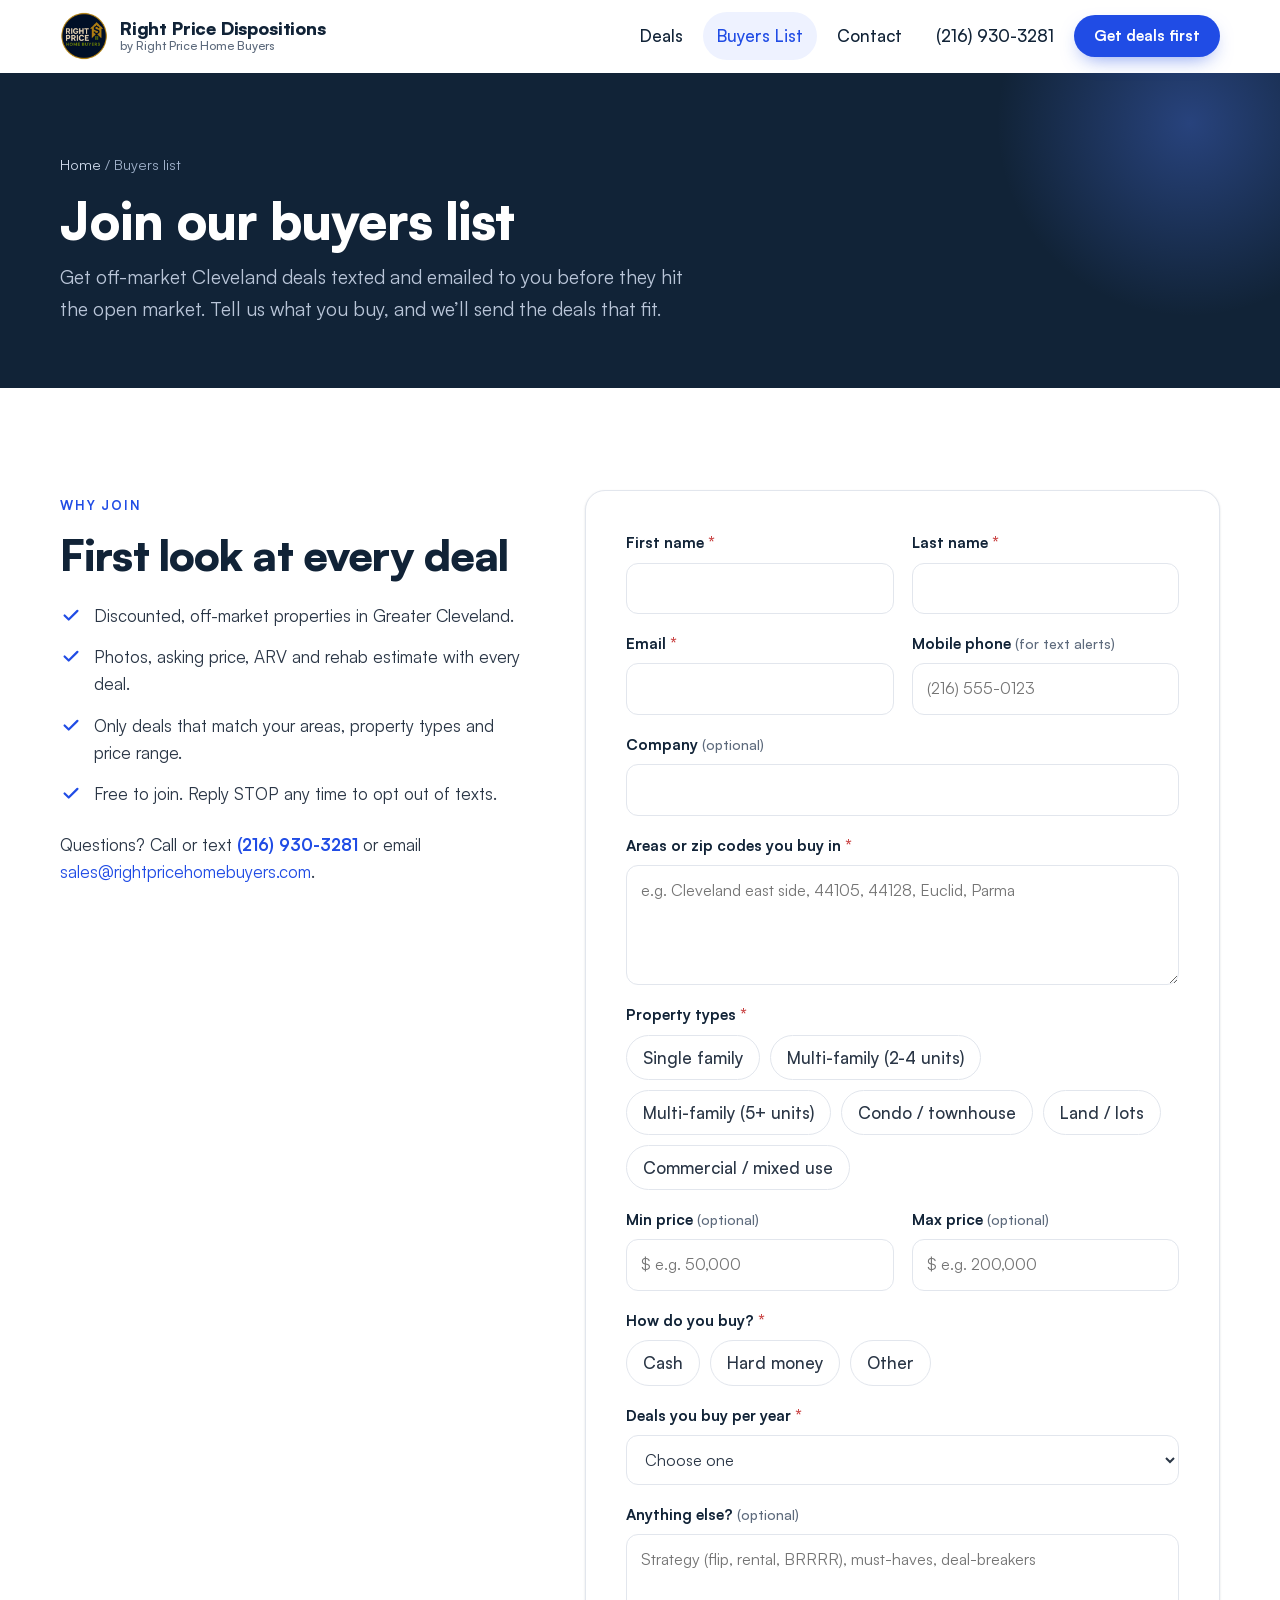
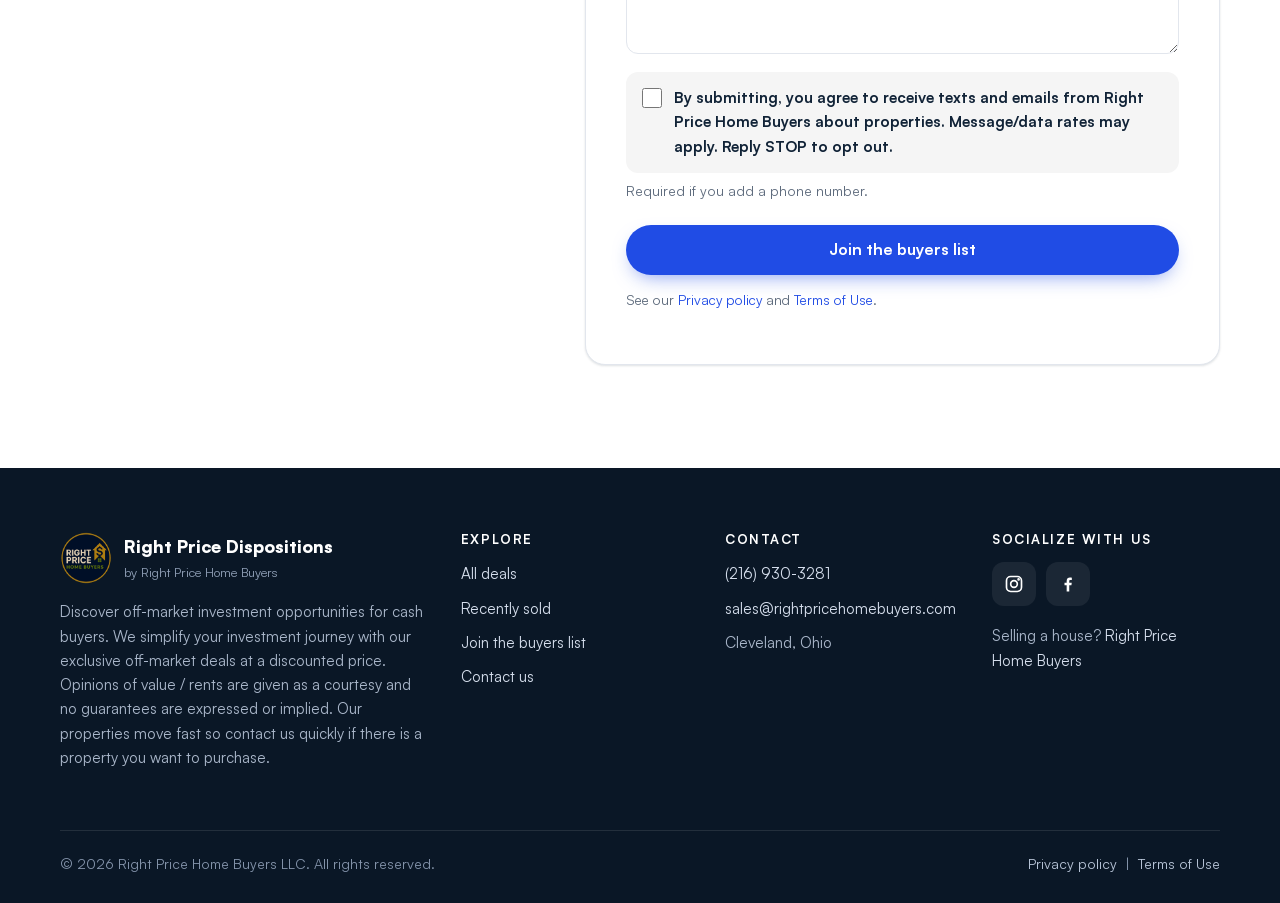
==== buyers-list/index.html @ bad51b69 "Initial cledispo.com buyer site Co-Authored-By: Claude Opus 5.5 <noreply@anthropic.com>" ====
<!doctype html>
<html lang="en">
<head>
<meta charset="utf-8">
<meta name="viewport" content="width=device-width, initial-scale=1, viewport-fit=cover">
<title>Join Our Cash Buyers List | Right Price Dispositions</title>
<meta name="description" content="Join the Right Price Dispositions buyers list to get off-market Cleveland investment properties texted and emailed to you first, with ARV and rehab numbers.">
<link rel="canonical" href="https://www.cledispo.com/buyers-list/">
<meta name="theme-color" content="#112337">
<meta property="og:type" content="website">
<meta property="og:site_name" content="Right Price Dispositions">
<meta property="og:title" content="Join Our Cash Buyers List | Right Price Dispositions">
<meta property="og:description" content="Join the Right Price Dispositions buyers list to get off-market Cleveland investment properties texted and emailed to you first, with ARV and rehab numbers.">
<meta property="og:url" content="https://www.cledispo.com/buyers-list/">
<meta property="og:image" content="https://www.cledispo.com/assets/img/og-image.jpg">
<meta property="og:image:width" content="1200">
<meta property="og:image:height" content="630">
<meta property="og:image:alt" content="Right Price Dispositions — Off-Market Deals in Cleveland, Ohio">
<meta name="twitter:card" content="summary_large_image">
<meta name="twitter:title" content="Join Our Cash Buyers List | Right Price Dispositions">
<meta name="twitter:description" content="Join the Right Price Dispositions buyers list to get off-market Cleveland investment properties texted and emailed to you first, with ARV and rehab numbers.">
<meta name="twitter:image" content="https://www.cledispo.com/assets/img/og-image.jpg">
<link rel="icon" type="image/png" sizes="32x32" href="../assets/img/favicon-32.png">
<link rel="icon" type="image/png" sizes="192x192" href="../assets/img/favicon-192.png">
<link rel="apple-touch-icon" href="../assets/img/favicon-180.png">
<link rel="preload" href="../assets/fonts/Satoshi-900.woff2" as="font" type="font/woff2" crossorigin>
<link rel="preload" href="../assets/fonts/Satoshi-500.woff2" as="font" type="font/woff2" crossorigin>
<link rel="stylesheet" href="../assets/css/styles.css">
</head>
<body data-root="../" data-page="buyers">
<a class="skip-link" href="#main">Skip to content</a>
<header class="site-header">
  <div class="wrap header-inner">
    <a class="brand" href="../" aria-label="Right Price Dispositions home">
      <img src="../assets/img/logo-fox-160.png" width="48" height="48" alt="">
      <span class="brand-text"><span class="brand-name">Right Price Dispositions</span><span class="brand-sub">by Right Price Home Buyers</span></span>
    </a>
    <button class="nav-toggle" type="button" aria-label="Menu" aria-expanded="false" aria-controls="site-nav"><span></span></button>
    <nav class="nav" id="site-nav" aria-label="Main">
      <a href="../listings/">Deals</a>
      <a href="../buyers-list/" aria-current="page">Buyers List</a>
      <a href="../contact/">Contact</a>
      <a class="nav-phone" href="tel:+12169303281">(216) 930-3281</a>
      <a class="btn btn--primary btn--sm" href="../buyers-list/">Get deals first</a>
    </nav>
  </div>
</header>
<main id="main">
<section class="page-hero">
  <div class="wrap">
    <nav class="crumbs" aria-label="Breadcrumb"><a href="../">Home</a> / Buyers list</nav>
    <h1>Join our buyers list</h1>
    <p class="lede">Get off-market Cleveland deals texted and emailed to you before they hit the open market. Tell us what you buy, and we&rsquo;ll send the deals that fit.</p>
  </div>
</section>
<section class="section">
  <div class="wrap split">
    <div>
      <span class="eyebrow">Why join</span>
      <h2>First look at every deal</h2>
      <ul class="checklist">
        <li><svg viewBox="0 0 24 24" fill="none" stroke="currentColor" stroke-width="2.4" stroke-linecap="round" stroke-linejoin="round" aria-hidden="true"><path d="M5 12.5l4.5 4.5L19 7.5"/></svg><span>Discounted, off-market properties in Greater Cleveland.</span></li>
        <li><svg viewBox="0 0 24 24" fill="none" stroke="currentColor" stroke-width="2.4" stroke-linecap="round" stroke-linejoin="round" aria-hidden="true"><path d="M5 12.5l4.5 4.5L19 7.5"/></svg><span>Photos, asking price, ARV and rehab estimate with every deal.</span></li>
        <li><svg viewBox="0 0 24 24" fill="none" stroke="currentColor" stroke-width="2.4" stroke-linecap="round" stroke-linejoin="round" aria-hidden="true"><path d="M5 12.5l4.5 4.5L19 7.5"/></svg><span>Only deals that match your areas, property types and price range.</span></li>
        <li><svg viewBox="0 0 24 24" fill="none" stroke="currentColor" stroke-width="2.4" stroke-linecap="round" stroke-linejoin="round" aria-hidden="true"><path d="M5 12.5l4.5 4.5L19 7.5"/></svg><span>Free to join. Reply STOP any time to opt out of texts.</span></li>
      </ul>
      <p>Questions? Call or text <a href="tel:+12169303281"><strong>(216) 930-3281</strong></a> or email <a href="mailto:sales@rightpricehomebuyers.com">sales@rightpricehomebuyers.com</a>.</p>
    </div>
    <form class="form-card" data-form="buyers-list" id="buyers-form" novalidate>
      <div class="hp" aria-hidden="true"><label>Leave this field empty<input type="text" name="website" tabindex="-1" autocomplete="off"></label></div>
      <div class="form-grid">
        <div class="field"><label for="bl-first">First name <span class="req">*</span></label><input id="bl-first" name="first_name" type="text" autocomplete="given-name" required></div>
        <div class="field"><label for="bl-last">Last name <span class="req">*</span></label><input id="bl-last" name="last_name" type="text" autocomplete="family-name" required></div>
        <div class="field"><label for="bl-email">Email <span class="req">*</span></label><input id="bl-email" name="email" type="email" autocomplete="email" required></div>
        <div class="field"><label for="bl-phone">Mobile phone <span class="opt">(for text alerts)</span></label><input id="bl-phone" name="phone" type="tel" autocomplete="tel" inputmode="tel" placeholder="(216) 555-0123"></div>
        <div class="field full"><label for="bl-company">Company <span class="opt">(optional)</span></label><input id="bl-company" name="company" type="text" autocomplete="organization"></div>
        <div class="field full"><label for="bl-areas">Areas or zip codes you buy in <span class="req">*</span></label><textarea id="bl-areas" name="areas" rows="2" required data-msg="Tell us where you buy, e.g. Cleveland east side, 44105, 44128, Euclid." placeholder="e.g. Cleveland east side, 44105, 44128, Euclid, Parma"></textarea></div>
        <div class="field full"><span class="label" id="pt-label">Property types <span class="req">*</span></span>
          <div class="check-group" role="group" aria-labelledby="pt-label"><label class="check-pill"><input type="checkbox" name="property_types" value="Single family" data-group-required data-msg="Pick at least one property type."><span>Single family</span></label><label class="check-pill"><input type="checkbox" name="property_types" value="Multi-family (2-4 units)" data-group-required><span>Multi-family (2-4 units)</span></label><label class="check-pill"><input type="checkbox" name="property_types" value="Multi-family (5+ units)" data-group-required><span>Multi-family (5+ units)</span></label><label class="check-pill"><input type="checkbox" name="property_types" value="Condo / townhouse" data-group-required><span>Condo / townhouse</span></label><label class="check-pill"><input type="checkbox" name="property_types" value="Land / lots" data-group-required><span>Land / lots</span></label><label class="check-pill"><input type="checkbox" name="property_types" value="Commercial / mixed use" data-group-required><span>Commercial / mixed use</span></label></div></div>
        <div class="field"><label for="bl-min">Min price <span class="opt">(optional)</span></label><input id="bl-min" name="price_min" type="text" inputmode="numeric" placeholder="$ e.g. 50,000" data-money></div>
        <div class="field"><label for="bl-max">Max price <span class="opt">(optional)</span></label><input id="bl-max" name="price_max" type="text" inputmode="numeric" placeholder="$ e.g. 200,000" data-money></div>
        <div class="field full"><span class="label" id="bf-label">How do you buy? <span class="req">*</span></span>
          <div class="check-group" role="radiogroup" aria-labelledby="bf-label"><label class="check-pill"><input type="radio" name="financing" value="Cash" data-group-required data-msg="Choose how you usually buy."><span>Cash</span></label><label class="check-pill"><input type="radio" name="financing" value="Hard money" data-group-required><span>Hard money</span></label><label class="check-pill"><input type="radio" name="financing" value="Other" data-group-required><span>Other</span></label></div></div>
        <div class="field full"><label for="bl-deals">Deals you buy per year <span class="req">*</span></label>
          <select id="bl-deals" name="deals_per_year" required data-msg="Please pick one.">
            <option value="">Choose one</option>
            <option>Just getting started</option>
            <option>1-2</option>
            <option>3-5</option>
            <option>6-10</option>
            <option>11-25</option>
            <option>25+</option>
          </select></div>
        <div class="field full"><label for="bl-notes">Anything else? <span class="opt">(optional)</span></label><textarea id="bl-notes" name="notes" rows="3" placeholder="Strategy (flip, rental, BRRRR), must-haves, deal-breakers"></textarea></div>
        <div class="field full"><label class="consent"><input type="checkbox" name="consent" value="yes" data-required-if="phone" data-msg="Please check this box so we can text you deals, or leave the phone number blank."><span>By submitting, you agree to receive texts and emails from Right Price Home Buyers about properties. Message/data rates may apply. Reply STOP to opt out.</span></label><span class="hint">Required if you add a phone number.</span></div>
      </div>
      <button class="btn btn--primary btn--block" type="submit" style="margin-top:22px">Join the buyers list</button>
      <div class="form-status" role="alert"></div>
      <p class="form-foot">See our <a href="../privacy-policy/">Privacy policy</a> and <a href="../terms-of-use/">Terms of Use</a>.</p>
    </form>
  </div>
</section>
</main>
<footer class="site-footer">
  <div class="wrap">
    <div class="footer-grid">
      <div>
        <div class="footer-brand"><img src="../assets/img/logo-fox-160.png" width="52" height="52" alt=""><div><strong>Right Price Dispositions</strong><span>by Right Price Home Buyers</span></div></div>
        <p class="footer-about">Discover off-market investment opportunities for cash buyers. We simplify your investment journey with our exclusive off-market deals at a discounted price. Opinions of value / rents are given as a courtesy and no guarantees are expressed or implied. Our properties move fast so contact us quickly if there is a property you want to purchase.</p>
      </div>
      <div>
        <h4>Explore</h4>
        <ul>
          <li><a href="../listings/">All deals</a></li>
          <li><a href="../listings/?status=sold">Recently sold</a></li>
          <li><a href="../buyers-list/">Join the buyers list</a></li>
          <li><a href="../contact/">Contact us</a></li>
        </ul>
      </div>
      <div>
        <h4>Contact</h4>
        <ul>
          <li><a href="tel:+12169303281">(216) 930-3281</a></li>
          <li><a href="mailto:sales@rightpricehomebuyers.com">sales@rightpricehomebuyers.com</a></li>
          <li>Cleveland, Ohio</li>
        </ul>
      </div>
      <div>
        <h4>Socialize with us</h4>
        <div class="socials">
          <a href="https://www.instagram.com/rightpricehomebuyers?utm_source=ig_web_button_share_sheet&igsh=dnZweTU5Y2hhZjhn" target="_blank" rel="noopener" aria-label="Instagram"><svg viewBox="0 0 24 24" fill="none" stroke="currentColor" stroke-width="2" stroke-linecap="round" stroke-linejoin="round" aria-hidden="true"><rect x="3" y="3" width="18" height="18" rx="5"/><circle cx="12" cy="12" r="4"/><circle cx="17.5" cy="6.5" r=".6" fill="currentColor"/></svg></a>
          <a href="https://www.facebook.com/profile.php?id=61578637402555" target="_blank" rel="noopener" aria-label="Facebook"><svg viewBox="0 0 24 24" fill="currentColor" aria-hidden="true"><path d="M13.5 21v-7.5h2.6l.4-3h-3V8.6c0-.9.3-1.5 1.5-1.5h1.6V4.4c-.3 0-1.2-.1-2.3-.1-2.3 0-3.9 1.4-3.9 4v2.2H7.8v3h2.6V21z"/></svg></a>
        </div>
        <p style="margin-top:18px">Selling a house? <a href="https://www.rightpricehomebuyers.com/" target="_blank" rel="noopener">Right Price Home Buyers</a></p>
      </div>
    </div>
    <div class="footer-bottom">
      <span>&copy; <span data-year>2026</span> Right Price Home Buyers LLC. All rights reserved.</span>
      <span><a href="../privacy-policy/">Privacy policy</a> &nbsp;|&nbsp; <a href="../terms-of-use/">Terms of Use</a></span>
    </div>
  </div>
</footer>
<script src="../assets/js/config.js"></script>
<script src="../assets/js/site.js"></script>
<script src="../assets/js/forms.js"></script>
</body>
</html>
---- assets/css/styles.css ----
/* Right Price Dispositions — cledispo.com
   Brand family: rightpricehomebuyers.com (navy #112337, blue #204ce5 / #527EFF, off-white #F5F5F5 / #fffaf3, Satoshi) */

@font-face { font-family: "Satoshi"; src: url("../fonts/Satoshi-400.woff2") format("woff2"); font-weight: 400; font-style: normal; font-display: swap; }
@font-face { font-family: "Satoshi"; src: url("../fonts/Satoshi-500.woff2") format("woff2"); font-weight: 500; font-style: normal; font-display: swap; }
@font-face { font-family: "Satoshi"; src: url("../fonts/Satoshi-700.woff2") format("woff2"); font-weight: 700; font-style: normal; font-display: swap; }
@font-face { font-family: "Satoshi"; src: url("../fonts/Satoshi-900.woff2") format("woff2"); font-weight: 900; font-style: normal; font-display: swap; }

:root {
  --navy: #112337;
  --navy-deep: #0a1726;
  --navy-soft: #1c3350;
  --blue: #204ce5;
  --blue-hover: #1a3fc2;
  --blue-light: #527eff;
  --blue-tint: #eef2ff;
  --paper: #f5f5f5;
  --cream: #fffaf3;
  --white: #ffffff;
  --ink: #112337;
  --text: #2a3646;
  --muted: #5d6a7c;
  --line: #e2e6ed;
  --gold: #d4a431;
  --ok: #10825a;
  --ok-bg: #e5f6ef;
  --warn: #a8650a;
  --warn-bg: #fff3dc;
  --sold: #c73b3b;
  --sold-bg: #fde9e9;
  --radius: 16px;
  --radius-sm: 10px;
  --shadow-sm: 0 1px 2px rgba(17, 35, 55, .06), 0 1px 3px rgba(17, 35, 55, .08);
  --shadow: 0 10px 30px -12px rgba(17, 35, 55, .25);
  --shadow-lg: 0 24px 60px -20px rgba(17, 35, 55, .35);
  --wrap: 1200px;
  --gutter: 20px;
  --header-h: 72px;
  --font: "Satoshi", "Plus Jakarta Sans", system-ui, -apple-system, "Segoe UI", Roboto, Arial, sans-serif;
}

*, *::before, *::after { box-sizing: border-box; }
html { -webkit-text-size-adjust: 100%; scroll-behavior: smooth; scroll-padding-top: calc(var(--header-h) + 16px); }
body {
  margin: 0;
  font-family: var(--font);
  font-size: 17px;
  line-height: 1.6;
  color: var(--text);
  background: var(--white);
  -webkit-font-smoothing: antialiased;
  overflow-x: hidden;
}
img { max-width: 100%; height: auto; display: block; }
a { color: var(--blue); text-decoration: none; }
a:hover { text-decoration: underline; }
h1, h2, h3, h4 { color: var(--ink); line-height: 1.12; margin: 0 0 .5em; font-weight: 900; letter-spacing: -0.02em; }
h1 { font-size: clamp(2.3rem, 6vw, 4.2rem); }
h2 { font-size: clamp(1.8rem, 3.6vw, 2.7rem); }
h3 { font-size: 1.3rem; font-weight: 700; letter-spacing: -0.01em; }
p { margin: 0 0 1em; }
button, input, select, textarea { font: inherit; color: inherit; }
:focus-visible { outline: 3px solid var(--blue-light); outline-offset: 2px; border-radius: 6px; }
.sr-only { position: absolute !important; width: 1px; height: 1px; padding: 0; margin: -1px; overflow: hidden; clip: rect(0 0 0 0); white-space: nowrap; border: 0; }
.skip-link { position: absolute; left: -999px; top: 8px; z-index: 200; background: var(--navy); color: #fff; padding: 10px 16px; border-radius: 8px; }
.skip-link:focus { left: 8px; }

.wrap { width: 100%; max-width: var(--wrap); margin: 0 auto; padding: 0 var(--gutter); }
.section { padding: clamp(56px, 8vw, 104px) 0; }
.section--paper { background: var(--paper); }
.section--cream { background: var(--cream); }
.section--navy { background: var(--navy); color: #d7deea; }
.section--navy h2, .section--navy h3 { color: #fff; }
.eyebrow { display: inline-block; font-size: .8rem; font-weight: 700; letter-spacing: .14em; text-transform: uppercase; color: var(--blue); margin-bottom: 14px; }
.section--navy .eyebrow, .hero .eyebrow { color: var(--blue-light); }
.lede { font-size: clamp(1.05rem, 1.6vw, 1.22rem); color: var(--muted); max-width: 640px; }
.section-head { display: flex; flex-wrap: wrap; align-items: end; justify-content: space-between; gap: 16px 32px; margin-bottom: 36px; }
.section-head h2 { margin: 0; }
.section-head .lede { margin: 8px 0 0; }
.center { text-align: center; }
.center .lede { margin-left: auto; margin-right: auto; }

/* Buttons */
.btn {
  display: inline-flex; align-items: center; justify-content: center; gap: 10px;
  min-height: 50px; padding: 12px 24px; border-radius: 999px; border: 2px solid transparent;
  font-weight: 700; font-size: 1rem; line-height: 1.2; cursor: pointer; text-decoration: none !important;
  transition: background .18s ease, color .18s ease, border-color .18s ease, transform .18s ease, box-shadow .18s ease;
  white-space: nowrap;
}
.btn svg { width: 18px; height: 18px; flex: none; }
.btn--primary { background: var(--blue); color: #fff; box-shadow: 0 8px 20px -8px rgba(32, 76, 229, .6); }
.btn--primary:hover { background: var(--blue-hover); transform: translateY(-1px); }
.btn--ghost { background: transparent; color: var(--ink); border-color: var(--line); }
.btn--ghost:hover { border-color: var(--ink); }
.btn--light { background: #fff; color: var(--navy); }
.btn--light:hover { background: var(--cream); transform: translateY(-1px); }
.btn--outline-light { background: transparent; color: #fff; border-color: rgba(255, 255, 255, .35); }
.btn--outline-light:hover { border-color: #fff; }
.btn--block { width: 100%; }
.btn--sm { min-height: 42px; padding: 8px 18px; font-size: .95rem; }
.btn[disabled] { opacity: .6; cursor: progress; }

/* Header */
.site-header {
  position: sticky; top: 0; z-index: 100;
  background: rgba(255, 255, 255, .92);
  -webkit-backdrop-filter: saturate(180%) blur(12px); backdrop-filter: saturate(180%) blur(12px);
  border-bottom: 1px solid transparent;
  transition: border-color .2s ease, box-shadow .2s ease;
}
.site-header.is-scrolled { border-bottom-color: var(--line); box-shadow: 0 6px 20px -16px rgba(17, 35, 55, .5); }
.header-inner { display: flex; align-items: center; justify-content: space-between; gap: 16px; height: var(--header-h); }
.brand { display: flex; align-items: center; gap: 12px; color: var(--ink); text-decoration: none !important; min-width: 0; }
.brand img { width: 48px; height: 48px; flex: none; }
.brand-text { display: flex; flex-direction: column; line-height: 1.1; min-width: 0; }
.brand-name { font-weight: 900; font-size: 1.12rem; letter-spacing: -0.01em; white-space: nowrap; }
.brand-sub { font-size: .76rem; font-weight: 500; color: var(--muted); white-space: nowrap; }
.nav { display: flex; align-items: center; gap: 6px; }
.nav a:not(.btn) { color: var(--ink); font-weight: 500; padding: 10px 14px; border-radius: 999px; }
.nav a:not(.btn):hover { background: var(--paper); text-decoration: none; }
.nav a[aria-current="page"]:not(.btn) { background: var(--blue-tint); color: var(--blue); }
.nav .nav-phone { font-weight: 700; }
.nav-toggle { display: none; width: 46px; height: 46px; border-radius: 12px; border: 1px solid var(--line); background: #fff; cursor: pointer; align-items: center; justify-content: center; }
.nav-toggle span, .nav-toggle span::before, .nav-toggle span::after { display: block; width: 20px; height: 2px; background: var(--ink); border-radius: 2px; position: relative; transition: transform .2s ease, background .2s ease; }
.nav-toggle span::before, .nav-toggle span::after { content: ""; position: absolute; left: 0; }
.nav-toggle span::before { top: -6px; }
.nav-toggle span::after { top: 6px; }
.nav-open .nav-toggle span { background: transparent; }
.nav-open .nav-toggle span::before { transform: translateY(6px) rotate(45deg); }
.nav-open .nav-toggle span::after { transform: translateY(-6px) rotate(-45deg); }

@media (max-width: 920px) {
  .nav-toggle { display: inline-flex; }
  .nav {
    position: fixed; left: 0; right: 0; top: var(--header-h); bottom: 0;
    flex-direction: column; align-items: stretch; gap: 4px; padding: 20px var(--gutter) 32px;
    background: #fff; border-top: 1px solid var(--line);
    transform: translateY(-8px); opacity: 0; visibility: hidden; transition: opacity .18s ease, transform .18s ease, visibility .18s;
    overflow-y: auto;
  }
  .nav-open .nav { transform: none; opacity: 1; visibility: visible; }
  .nav a:not(.btn) { font-size: 1.2rem; padding: 14px 12px; border-radius: 12px; }
  .nav .btn { margin-top: 12px; min-height: 54px; }
  body.nav-open { overflow: hidden; }
}
@media (max-width: 400px) {
  .brand img { width: 42px; height: 42px; }
  .brand-name { font-size: 1rem; }
  .brand-sub { font-size: .7rem; }
}

/* Hero */
.hero {
  position: relative; overflow: hidden; color: #cfd8e6;
  background:
    radial-gradient(1200px 500px at 85% -10%, rgba(82, 126, 255, .35), transparent 60%),
    radial-gradient(800px 400px at -10% 110%, rgba(32, 76, 229, .25), transparent 60%),
    var(--navy);
}
.hero::before {
  content: ""; position: absolute; inset: 0; pointer-events: none; opacity: .5;
  background-image: linear-gradient(rgba(255, 255, 255, .045) 1px, transparent 1px), linear-gradient(90deg, rgba(255, 255, 255, .045) 1px, transparent 1px);
  background-size: 44px 44px;
  -webkit-mask-image: linear-gradient(180deg, #000 0%, transparent 85%); mask-image: linear-gradient(180deg, #000 0%, transparent 85%);
}
.hero-inner { position: relative; display: grid; grid-template-columns: 1.15fr .85fr; gap: 56px; align-items: center; padding: clamp(56px, 9vw, 112px) 0 clamp(64px, 9vw, 120px); }
.hero h1 { color: #fff; margin-bottom: 20px; }
.hero h1 .accent { color: var(--blue-light); }
.hero .lede { color: #b9c5d8; margin-bottom: 32px; }
.hero-ctas { display: flex; flex-wrap: wrap; gap: 12px; }
.hero-points { display: flex; flex-wrap: wrap; gap: 10px 24px; margin: 36px 0 0; padding: 0; list-style: none; font-size: .95rem; color: #c3cee0; }
.hero-points li { display: flex; align-items: center; gap: 8px; }
.hero-points svg { width: 18px; height: 18px; color: var(--blue-light); flex: none; }
.hero-card-slot { min-width: 0; }
.hero-card-label { display: flex; align-items: center; gap: 8px; font-size: .8rem; font-weight: 700; letter-spacing: .12em; text-transform: uppercase; color: #9fb3d6; margin-bottom: 12px; }
.pulse { width: 8px; height: 8px; border-radius: 50%; background: #38d39f; box-shadow: 0 0 0 0 rgba(56, 211, 159, .6); animation: pulse 2s infinite; }
@keyframes pulse { 0% { box-shadow: 0 0 0 0 rgba(56, 211, 159, .6); } 70% { box-shadow: 0 0 0 10px rgba(56, 211, 159, 0); } 100% { box-shadow: 0 0 0 0 rgba(56, 211, 159, 0); } }
.hero .deal-card { box-shadow: var(--shadow-lg); transform: rotate(-1deg); }
.hero .deal-card:hover { transform: rotate(0) translateY(-4px); }
@media (max-width: 920px) {
  .hero-inner { grid-template-columns: 1fr; gap: 40px; }
  .hero .deal-card { transform: none; }
}
@media (max-width: 480px) {
  .hero-ctas .btn { width: 100%; }
}

/* Page hero (inner pages) */
.page-hero { background: var(--navy); color: #c9d3e3; padding: clamp(44px, 7vw, 80px) 0 clamp(40px, 6vw, 64px); position: relative; overflow: hidden; }
.page-hero::after { content: ""; position: absolute; right: -120px; top: -160px; width: 420px; height: 420px; border-radius: 50%; background: radial-gradient(circle, rgba(82, 126, 255, .35), transparent 65%); pointer-events: none; }
.page-hero h1 { color: #fff; font-size: clamp(2rem, 5vw, 3.2rem); margin-bottom: 12px; }
.page-hero .lede { color: #b9c5d8; margin: 0; }
.crumbs { font-size: .9rem; margin-bottom: 16px; color: #9fb0c9; }
.crumbs a { color: #cdd8ea; }

/* Deal cards */
.deal-grid { display: grid; grid-template-columns: repeat(auto-fill, minmax(300px, 1fr)); gap: 28px; }
@media (max-width: 380px) { .deal-grid { grid-template-columns: 1fr; } }
.deal-card {
  position: relative; display: flex; flex-direction: column; background: #fff; border-radius: var(--radius);
  overflow: hidden; color: var(--text); box-shadow: var(--shadow-sm); border: 1px solid var(--line);
  transition: transform .2s ease, box-shadow .2s ease; text-decoration: none !important;
}
.deal-card:hover { transform: translateY(-4px); box-shadow: var(--shadow); }
.deal-media { position: relative; aspect-ratio: 4 / 3; background: linear-gradient(135deg, #e8ecf3, #dfe5ee); overflow: hidden; }
.deal-media img { width: 100%; height: 100%; object-fit: cover; transition: transform .5s ease; }
.deal-card:hover .deal-media img { transform: scale(1.04); }
.deal-media .no-photo { position: absolute; inset: 0; display: grid; place-items: center; color: #8a97aa; font-weight: 700; }
.deal-media .photo-count { position: absolute; right: 12px; bottom: 12px; background: rgba(10, 23, 38, .72); color: #fff; font-size: .8rem; font-weight: 700; padding: 5px 10px; border-radius: 999px; display: inline-flex; gap: 6px; align-items: center; }
.deal-media .photo-count svg { width: 14px; height: 14px; }
.badge { display: inline-flex; align-items: center; gap: 6px; font-size: .78rem; font-weight: 700; letter-spacing: .04em; text-transform: uppercase; padding: 6px 11px; border-radius: 999px; line-height: 1; }
.badge::before { content: ""; width: 7px; height: 7px; border-radius: 50%; background: currentColor; }
.badge--available { background: var(--ok-bg); color: var(--ok); }
.badge--pending { background: var(--warn-bg); color: var(--warn); }
.badge--sold { background: var(--sold-bg); color: var(--sold); }
.deal-media .badge { position: absolute; left: 12px; top: 12px; box-shadow: var(--shadow-sm); }
.ribbon { position: absolute; top: 22px; right: -46px; width: 180px; transform: rotate(45deg); background: var(--sold); color: #fff; text-align: center; font-weight: 900; letter-spacing: .18em; font-size: .9rem; padding: 7px 0; box-shadow: 0 4px 12px rgba(0, 0, 0, .25); z-index: 2; }
.deal-card.is-sold .deal-media img { filter: saturate(.75); }
.deal-body { padding: 20px 22px 22px; display: flex; flex-direction: column; gap: 6px; flex: 1; }
.deal-price { font-size: 1.6rem; font-weight: 900; color: var(--ink); letter-spacing: -0.02em; line-height: 1.1; }
.deal-price small { font-size: .9rem; font-weight: 500; color: var(--muted); letter-spacing: 0; }
.deal-address { font-weight: 700; color: var(--ink); font-size: 1.05rem; line-height: 1.3; }
.deal-city { color: var(--muted); font-size: .95rem; }
.deal-specs { display: flex; flex-wrap: wrap; gap: 6px 16px; margin-top: 10px; padding-top: 14px; border-top: 1px solid var(--line); font-size: .93rem; color: var(--text); }
.deal-specs span { display: inline-flex; align-items: center; gap: 6px; }
.deal-specs svg { width: 17px; height: 17px; color: var(--muted); }
.deal-numbers { display: flex; gap: 8px; flex-wrap: wrap; margin-top: 10px; }
.chip { font-size: .85rem; font-weight: 700; background: var(--blue-tint); color: var(--blue); padding: 5px 10px; border-radius: 8px; }
.chip--muted { background: var(--paper); color: var(--text); }

.promo-card { display: flex; flex-direction: column; justify-content: center; align-items: flex-start; gap: 6px; padding: 32px 28px; border-radius: var(--radius); background: linear-gradient(150deg, var(--navy) 0%, var(--navy-soft) 100%); color: #c3cee0; text-decoration: none !important; min-height: 320px; position: relative; overflow: hidden; }
.promo-card::after { content: ""; position: absolute; right: -60px; top: -60px; width: 200px; height: 200px; border-radius: 50%; background: radial-gradient(circle, rgba(82, 126, 255, .45), transparent 70%); }
.promo-card .eyebrow { color: var(--blue-light); margin-bottom: 4px; }
.promo-card h3 { color: #fff; font-size: 1.5rem; font-weight: 900; }
.promo-card p { margin: 0 0 18px; }
.promo-card:hover .btn { background: var(--cream); }
.empty-state { grid-column: 1 / -1; text-align: center; padding: 56px 24px; border: 2px dashed var(--line); border-radius: var(--radius); background: #fff; }
.empty-state h3 { font-size: 1.5rem; }
.empty-state p { color: var(--muted); max-width: 460px; margin: 0 auto 20px; }
.loading-card { border-radius: var(--radius); border: 1px solid var(--line); overflow: hidden; background: #fff; }
.loading-card .sk { background: linear-gradient(90deg, #eef1f5 0%, #f7f9fb 50%, #eef1f5 100%); background-size: 200% 100%; animation: sk 1.2s infinite linear; }
.loading-card .sk-img { aspect-ratio: 4 / 3; }
.loading-card .sk-line { height: 14px; border-radius: 6px; margin: 18px 22px 0; }
.loading-card .sk-line:last-child { margin-bottom: 22px; width: 50%; }
@keyframes sk { to { background-position: -200% 0; } }

/* Steps / features */
.steps { display: grid; grid-template-columns: repeat(3, 1fr); gap: 24px; counter-reset: step; }
.step { background: #fff; border: 1px solid var(--line); border-radius: var(--radius); padding: 30px 28px; position: relative; }
.step-num { width: 44px; height: 44px; border-radius: 12px; display: grid; place-items: center; font-weight: 900; font-size: 1.15rem; background: var(--navy); color: #fff; margin-bottom: 20px; }
.step p { color: var(--muted); margin: 0; }
.features { display: grid; grid-template-columns: repeat(2, 1fr); gap: 20px; }
.feature { display: flex; gap: 20px; padding: 28px; border-radius: var(--radius); background: rgba(255, 255, 255, .04); border: 1px solid rgba(255, 255, 255, .1); }
.feature-icon { width: 52px; height: 52px; flex: none; border-radius: 14px; display: grid; place-items: center; background: rgba(82, 126, 255, .16); color: var(--blue-light); }
.feature-icon svg { width: 26px; height: 26px; }
.feature h3 { margin-bottom: 6px; }
.feature p { margin: 0; color: #b9c5d8; }
@media (max-width: 860px) {
  .steps, .features { grid-template-columns: 1fr; }
}
@media (max-width: 480px) {
  .feature { flex-direction: column; gap: 14px; padding: 24px; }
}

/* CTA band */
.cta-band { background: linear-gradient(120deg, var(--blue) 0%, #3563f0 55%, var(--blue-light) 100%); color: #e8eeff; border-radius: 24px; padding: clamp(36px, 6vw, 64px); display: grid; grid-template-columns: 1.4fr auto; gap: 28px; align-items: center; position: relative; overflow: hidden; }
.cta-band::after { content: ""; position: absolute; right: -80px; bottom: -120px; width: 320px; height: 320px; border-radius: 50%; border: 40px solid rgba(255, 255, 255, .08); pointer-events: none; }
.cta-band h2 { color: #fff; margin-bottom: 10px; }
.cta-band p { margin: 0; font-size: 1.1rem; }
.cta-band .btn-row { display: flex; flex-wrap: wrap; gap: 12px; position: relative; z-index: 1; }
@media (max-width: 760px) { .cta-band { grid-template-columns: 1fr; } .cta-band .btn { width: 100%; } }

/* Contact strip */
.contact-strip { display: grid; grid-template-columns: repeat(3, 1fr); gap: 16px; }
.contact-tile { display: flex; align-items: center; gap: 16px; padding: 22px; border-radius: var(--radius); background: #fff; border: 1px solid var(--line); color: var(--ink); text-decoration: none !important; transition: border-color .18s ease, transform .18s ease; min-width: 0; }
.contact-tile:hover { border-color: var(--blue); transform: translateY(-2px); }
.contact-tile .ic { width: 48px; height: 48px; border-radius: 12px; display: grid; place-items: center; background: var(--blue-tint); color: var(--blue); flex: none; }
.contact-tile .ic svg { width: 22px; height: 22px; }
.contact-tile small { display: block; color: var(--muted); font-size: .85rem; }
.contact-tile strong { display: block; font-size: 1.05rem; overflow-wrap: anywhere; }
@media (max-width: 860px) { .contact-strip { grid-template-columns: 1fr; } }

/* Listings toolbar */
.toolbar { display: flex; flex-wrap: wrap; gap: 14px 18px; align-items: end; background: #fff; border: 1px solid var(--line); border-radius: var(--radius); padding: 18px; margin: -44px 0 28px; position: relative; z-index: 2; box-shadow: var(--shadow); }
.seg { display: inline-flex; background: var(--paper); border-radius: 999px; padding: 4px; gap: 2px; flex-wrap: wrap; }
.seg button { border: 0; background: transparent; padding: 9px 16px; border-radius: 999px; font-weight: 700; font-size: .93rem; color: var(--muted); cursor: pointer; }
.seg button[aria-pressed="true"] { background: #fff; color: var(--ink); box-shadow: var(--shadow-sm); }
.field-inline { display: flex; flex-direction: column; gap: 6px; min-width: 0; }
.field-inline label { font-size: .78rem; font-weight: 700; text-transform: uppercase; letter-spacing: .08em; color: var(--muted); }
.field-inline select, .field-inline input { height: 44px; border: 1px solid var(--line); border-radius: 10px; padding: 0 12px; background: #fff; min-width: 0; width: 100%; }
.toolbar .grow { flex: 1; }
.toolbar-filters { display: grid; grid-template-columns: repeat(5, minmax(0, 1fr)); gap: 12px; flex: 1 1 560px; }
.toolbar-reset { background: none; border: 0; color: var(--blue); font-weight: 700; cursor: pointer; padding: 10px 4px; }
.results-bar { display: flex; justify-content: space-between; align-items: center; gap: 12px; margin-bottom: 18px; color: var(--muted); font-weight: 500; }
@media (max-width: 760px) {
  .toolbar { padding: 14px; margin-top: -32px; }
  .toolbar-filters { grid-template-columns: repeat(2, minmax(0, 1fr)); flex-basis: 100%; }
  .toolbar-filters .field-inline.sort { grid-column: 1 / -1; }
  .seg { width: 100%; }
  .seg button { flex: 1; padding: 9px 8px; }
}

/* Property page */
.prop-top { padding-top: 28px; padding-bottom: 8px; }
.prop-top .crumbs { color: var(--muted); }
.prop-top .crumbs a { color: var(--blue); }
.prop-title { display: flex; flex-wrap: wrap; justify-content: space-between; align-items: end; gap: 16px; margin-bottom: 20px; }
.prop-title h1 { font-size: clamp(1.8rem, 4vw, 2.8rem); margin: 8px 0 4px; }
.prop-title .deal-city { font-size: 1.05rem; }
.prop-actions { display: flex; gap: 10px; flex-wrap: wrap; }
.gallery { display: grid; grid-template-columns: 2fr 1fr; grid-template-rows: 1fr 1fr; gap: 10px; border-radius: var(--radius); overflow: hidden; height: clamp(300px, 46vw, 540px); }
.gallery button { border: 0; padding: 0; margin: 0; cursor: zoom-in; background: #e8ecf3; position: relative; overflow: hidden; min-width: 0; min-height: 0; }
.gallery button img { width: 100%; height: 100%; object-fit: cover; transition: transform .4s ease; }
.gallery button:hover img { transform: scale(1.03); }
.gallery .g-main { grid-row: 1 / span 2; }
.gallery .g-all { position: absolute; right: 14px; bottom: 14px; background: #fff; color: var(--ink); font-weight: 700; font-size: .92rem; padding: 9px 14px; border-radius: 999px; box-shadow: var(--shadow); display: inline-flex; align-items: center; gap: 8px; }
.gallery .g-all svg { width: 16px; height: 16px; }
.gallery.single { grid-template-columns: 1fr; }
.gallery .ribbon { top: 30px; right: -40px; }
@media (max-width: 760px) {
  .gallery { display: block; height: auto; border-radius: 0; margin: 0 calc(var(--gutter) * -1); position: relative; }
  .gallery .g-side { display: none; }
  .gallery .g-main { display: block; width: 100%; aspect-ratio: 4 / 3; }
}
.prop-layout { display: grid; grid-template-columns: minmax(0, 1fr) 380px; gap: 48px; align-items: start; padding: 36px 0 72px; }
.prop-side { position: sticky; top: calc(var(--header-h) + 20px); display: flex; flex-direction: column; gap: 16px; }
@media (max-width: 980px) {
  .prop-layout { grid-template-columns: 1fr; gap: 28px; padding-top: 24px; }
  .prop-side { position: static; order: -1; }
}
.price-card { background: #fff; border: 1px solid var(--line); border-radius: 20px; padding: 26px; box-shadow: var(--shadow); }
.price-card .label { font-size: .8rem; font-weight: 700; letter-spacing: .1em; text-transform: uppercase; color: var(--muted); }
.price-card .big { font-size: 2.3rem; font-weight: 900; color: var(--ink); letter-spacing: -0.02em; line-height: 1.1; margin: 4px 0 16px; }
.numbers { list-style: none; padding: 0; margin: 0 0 18px; border-top: 1px solid var(--line); }
.numbers li { display: flex; justify-content: space-between; gap: 12px; padding: 12px 0; border-bottom: 1px solid var(--line); }
.numbers li span:first-child { color: var(--muted); }
.numbers li span:last-child { font-weight: 700; color: var(--ink); }
.spread { background: linear-gradient(135deg, var(--navy), var(--navy-soft)); color: #d4dceb; border-radius: 14px; padding: 18px 20px; margin-bottom: 18px; }
.spread .label { color: #9fb3d6; }
.spread .val { font-size: 1.9rem; font-weight: 900; color: #fff; letter-spacing: -0.02em; line-height: 1.15; }
.spread small { display: block; font-size: .85rem; color: #aab8cf; margin-top: 4px; }
.price-card .btn + .btn { margin-top: 10px; }
.side-note { font-size: .88rem; color: var(--muted); padding: 0 6px; }
.facts { display: grid; grid-template-columns: repeat(auto-fill, minmax(160px, 1fr)); gap: 12px; margin: 0 0 40px; }
.fact { background: var(--paper); border-radius: 12px; padding: 14px 16px; display: flex; gap: 12px; align-items: center; min-width: 0; }
.fact svg { width: 22px; height: 22px; color: var(--blue); flex: none; }
.fact small { display: block; font-size: .78rem; text-transform: uppercase; letter-spacing: .08em; font-weight: 700; color: var(--muted); }
.fact strong { display: block; color: var(--ink); overflow-wrap: anywhere; }
.prop-section { margin-bottom: 44px; }
.prop-section h2 { font-size: 1.6rem; margin-bottom: 16px; }
.description p { color: var(--text); }
.map-frame { border-radius: var(--radius); overflow: hidden; border: 1px solid var(--line); aspect-ratio: 16 / 9; background: var(--paper); }
.map-frame iframe { width: 100%; height: 100%; border: 0; display: block; }
.map-note { font-size: .9rem; color: var(--muted); margin-top: 10px; }
.disclaimer { font-size: .85rem; color: var(--muted); border-left: 3px solid var(--line); padding-left: 14px; }

/* Lightbox */
.lightbox { position: fixed; inset: 0; z-index: 300; background: rgba(6, 13, 22, .96); display: none; flex-direction: column; color: #fff; touch-action: pan-y; }
.lightbox.open { display: flex; }
.lb-top { display: flex; justify-content: space-between; align-items: center; padding: 14px 16px; gap: 12px; }
.lb-count { font-weight: 700; font-size: .95rem; color: #c8d2e2; }
.lb-btn { width: 48px; height: 48px; border-radius: 50%; border: 0; background: rgba(255, 255, 255, .1); color: #fff; cursor: pointer; display: grid; place-items: center; flex: none; }
.lb-btn:hover { background: rgba(255, 255, 255, .2); }
.lb-btn svg { width: 22px; height: 22px; }
.lb-stage { flex: 1; position: relative; display: flex; align-items: center; justify-content: center; min-height: 0; padding: 0 72px; }
.lb-stage img { max-width: 100%; max-height: 100%; object-fit: contain; user-select: none; -webkit-user-drag: none; border-radius: 6px; transition: opacity .15s ease; }
.lb-prev, .lb-next { position: absolute; top: 50%; transform: translateY(-50%); }
.lb-prev { left: 12px; }
.lb-next { right: 12px; }
.lb-thumbs { display: flex; gap: 8px; overflow-x: auto; padding: 12px 16px 18px; scrollbar-width: thin; }
.lb-thumbs button { flex: none; width: 72px; height: 54px; padding: 0; border: 2px solid transparent; border-radius: 8px; overflow: hidden; cursor: pointer; background: #222; opacity: .55; }
.lb-thumbs button.active { border-color: #fff; opacity: 1; }
.lb-thumbs img { width: 100%; height: 100%; object-fit: cover; }
@media (max-width: 760px) {
  .lb-stage { padding: 0; }
  .lb-prev, .lb-next { display: none; }
}

/* Forms */
.form-card { background: #fff; border: 1px solid var(--line); border-radius: 20px; padding: clamp(22px, 4vw, 40px); box-shadow: var(--shadow-sm); }
.form-grid { display: grid; grid-template-columns: repeat(2, minmax(0, 1fr)); gap: 18px 18px; }
.form-grid .full { grid-column: 1 / -1; }
@media (max-width: 640px) { .form-grid { grid-template-columns: 1fr; } }
.field { display: flex; flex-direction: column; gap: 7px; min-width: 0; }
.field > label, .field > .label { font-weight: 700; font-size: .95rem; color: var(--ink); }
.field .req { color: var(--sold); }
.field .opt { color: var(--muted); font-weight: 500; font-size: .85rem; }
.field input[type="text"], .field input[type="email"], .field input[type="tel"], .field input[type="number"], .field select, .field textarea {
  width: 100%; min-height: 50px; padding: 12px 14px; border: 1.5px solid var(--line); border-radius: 12px; background: #fff; font-size: 16px; transition: border-color .15s ease, box-shadow .15s ease;
}
.field textarea { min-height: 120px; resize: vertical; }
.field input:focus, .field select:focus, .field textarea:focus { outline: none; border-color: var(--blue); box-shadow: 0 0 0 4px rgba(32, 76, 229, .12); }
.field.has-error input, .field.has-error select, .field.has-error textarea { border-color: var(--sold); }
.field .error-msg { color: var(--sold); font-size: .88rem; font-weight: 500; display: none; }
.field.has-error .error-msg { display: block; }
.field .hint { color: var(--muted); font-size: .88rem; }
.check-group { display: flex; flex-wrap: wrap; gap: 10px; }
.check-pill { position: relative; }
.check-pill input { position: absolute; opacity: 0; width: 1px; height: 1px; }
.check-pill span { display: inline-flex; align-items: center; min-height: 44px; padding: 8px 16px; border: 1.5px solid var(--line); border-radius: 999px; cursor: pointer; font-weight: 500; transition: all .15s ease; user-select: none; }
.check-pill input:checked + span { border-color: var(--blue); background: var(--blue-tint); color: var(--blue); font-weight: 700; }
.check-pill input:focus-visible + span { outline: 3px solid var(--blue-light); outline-offset: 2px; }
.consent { display: flex; gap: 12px; align-items: flex-start; background: var(--paper); border-radius: 12px; padding: 14px 16px; font-size: .92rem; color: var(--text); cursor: pointer; }
.consent input { width: 20px; height: 20px; margin: 2px 0 0; flex: none; accent-color: var(--blue); }
.field.has-error .consent { outline: 1.5px solid var(--sold); }
.hp { position: absolute !important; left: -9999px !important; width: 1px; height: 1px; overflow: hidden; }
.form-status { margin-top: 14px; font-weight: 500; }
.form-status.error { color: var(--sold); }
.form-foot { font-size: .86rem; color: var(--muted); margin-top: 14px; }
.split { display: grid; grid-template-columns: .85fr 1.15fr; gap: 56px; align-items: start; }
@media (max-width: 900px) { .split { grid-template-columns: 1fr; gap: 32px; } }
.checklist { list-style: none; padding: 0; margin: 24px 0; display: grid; gap: 14px; }
.checklist li { display: flex; gap: 12px; align-items: flex-start; }
.checklist svg { width: 22px; height: 22px; color: var(--blue); flex: none; margin-top: 2px; }

/* Legal / prose */
.prose { max-width: 780px; }
.prose h2, .prose h3, .prose h4 { margin-top: 1.8em; font-size: 1.3rem; font-weight: 700; }
.prose p, .prose li { color: var(--text); }
.prose a { overflow-wrap: anywhere; }

/* Thank you */
.thanks { text-align: center; max-width: 620px; margin: 0 auto; }
.thanks .check { width: 76px; height: 76px; border-radius: 50%; background: var(--ok-bg); color: var(--ok); display: grid; place-items: center; margin: 0 auto 24px; }
.thanks .check svg { width: 38px; height: 38px; }
.thanks .btn-row { display: flex; gap: 12px; justify-content: center; flex-wrap: wrap; margin-top: 28px; }

/* Footer */
.site-footer { background: var(--navy-deep); color: #a9b6c9; padding: 64px 0 28px; font-size: .95rem; }
.footer-grid { display: grid; grid-template-columns: 1.6fr 1fr 1fr 1fr; gap: 36px; }
.site-footer h4 { color: #fff; font-size: .82rem; letter-spacing: .12em; text-transform: uppercase; font-weight: 700; margin-bottom: 16px; }
.site-footer a { color: #d5deec; }
.site-footer ul { list-style: none; padding: 0; margin: 0; display: grid; gap: 10px; }
.footer-brand { display: flex; align-items: center; gap: 12px; margin-bottom: 16px; color: #fff; }
.footer-brand img { width: 52px; height: 52px; }
.footer-brand strong { display: block; font-size: 1.1rem; font-weight: 900; }
.footer-brand span { font-size: .8rem; color: #93a3ba; }
.footer-about { max-width: 420px; }
.socials { display: flex; gap: 10px; }
.socials a { width: 44px; height: 44px; border-radius: 12px; display: grid; place-items: center; background: rgba(255, 255, 255, .07); color: #fff; }
.socials a:hover { background: var(--blue); }
.socials svg { width: 20px; height: 20px; }
.footer-bottom { border-top: 1px solid rgba(255, 255, 255, .1); margin-top: 44px; padding-top: 22px; display: flex; flex-wrap: wrap; justify-content: space-between; gap: 12px; font-size: .88rem; color: #8494ab; }
.footer-bottom a { color: #b8c5d8; }
@media (max-width: 900px) { .footer-grid { grid-template-columns: 1fr 1fr; } .footer-grid > :first-child { grid-column: 1 / -1; } }
@media (max-width: 480px) { .footer-grid { grid-template-columns: 1fr; } }

/* Mobile sticky call bar on property page */
.mobile-bar { display: none; }
@media (max-width: 980px) {
  .mobile-bar { display: flex; gap: 10px; position: fixed; left: 0; right: 0; bottom: 0; z-index: 90; padding: 10px var(--gutter) calc(10px + env(safe-area-inset-bottom)); background: rgba(255, 255, 255, .96); border-top: 1px solid var(--line); box-shadow: 0 -8px 24px -16px rgba(17, 35, 55, .4); }
  .mobile-bar .btn { flex: 1; min-height: 48px; padding: 10px 12px; }
  body.has-mobile-bar { padding-bottom: 76px; }
}

.toast { position: fixed; left: 50%; bottom: 96px; transform: translateX(-50%) translateY(20px); background: var(--navy); color: #fff; padding: 12px 20px; border-radius: 999px; font-weight: 700; opacity: 0; pointer-events: none; transition: all .25s ease; z-index: 400; max-width: calc(100% - 32px); text-align: center; }
.toast.show { opacity: 1; transform: translateX(-50%) translateY(0); }

@media (prefers-reduced-motion: reduce) {
  *, *::before, *::after { animation: none !important; transition: none !important; scroll-behavior: auto !important; }
}
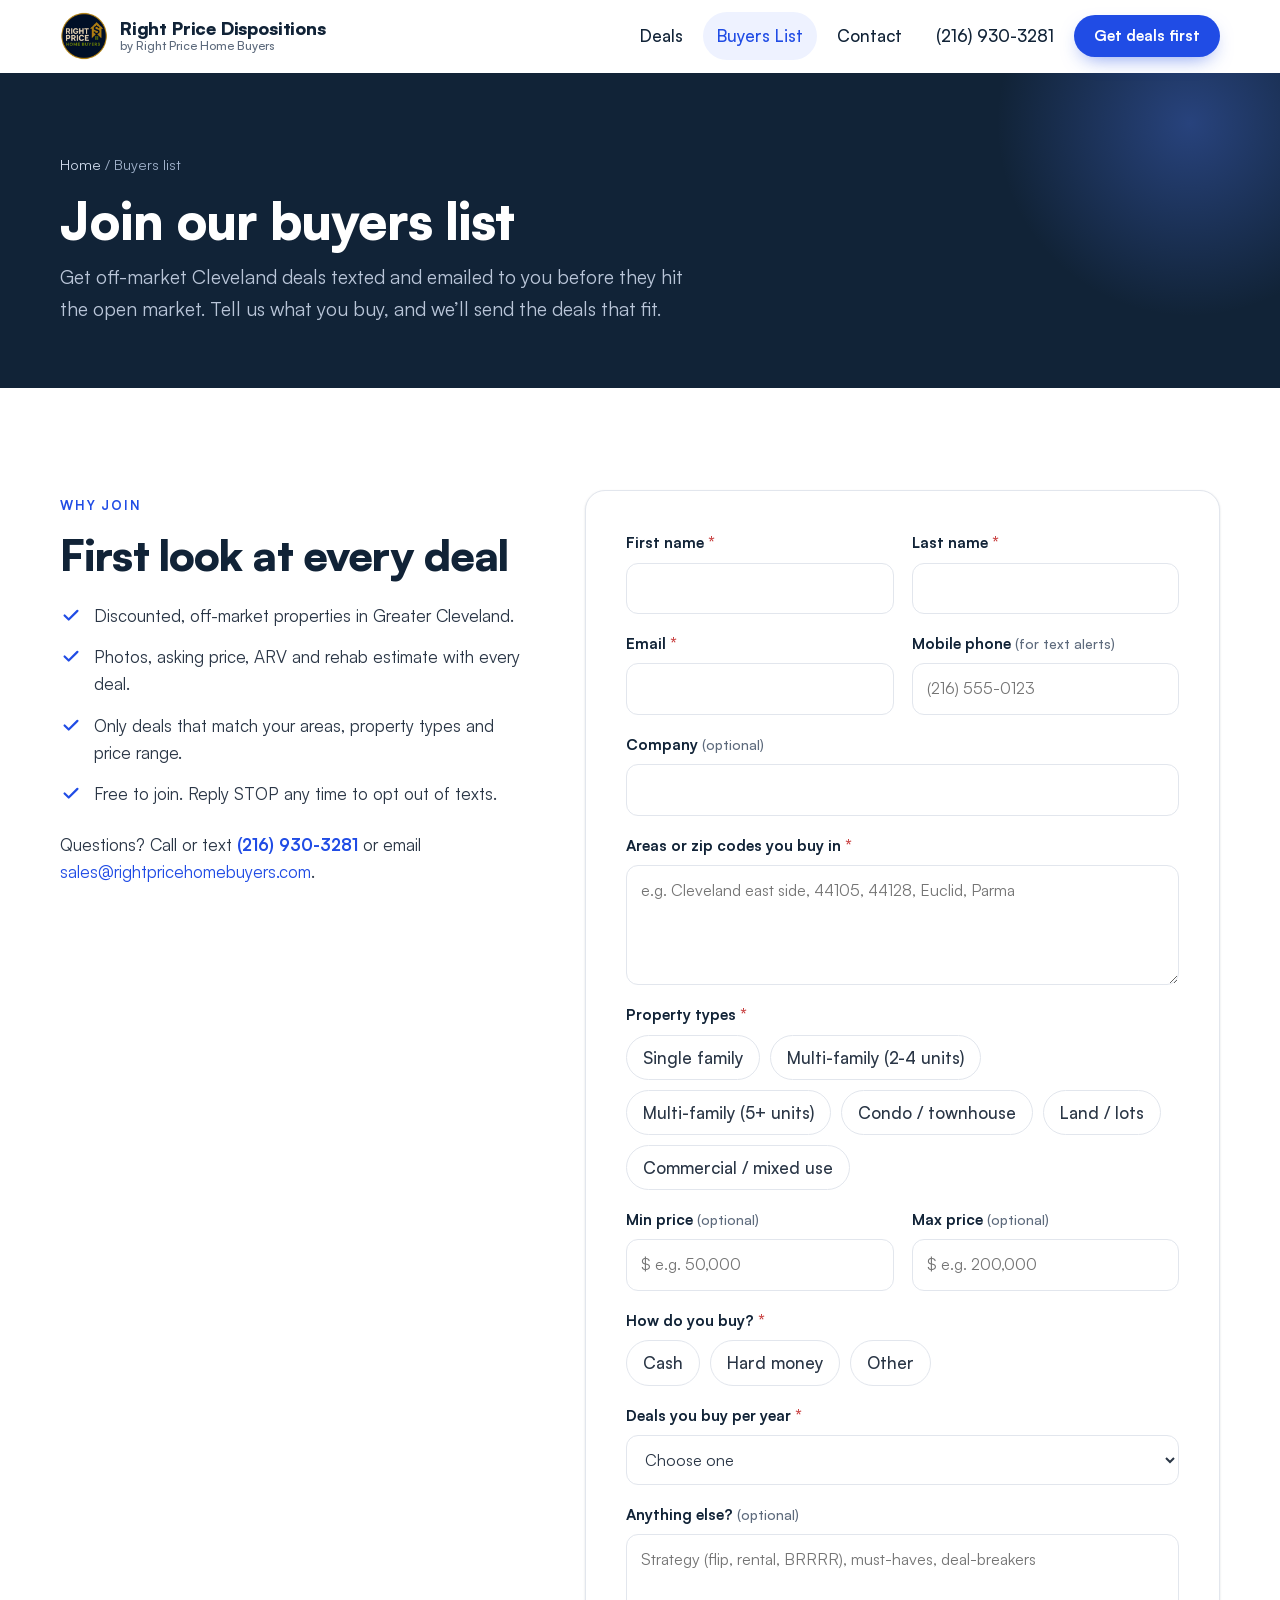
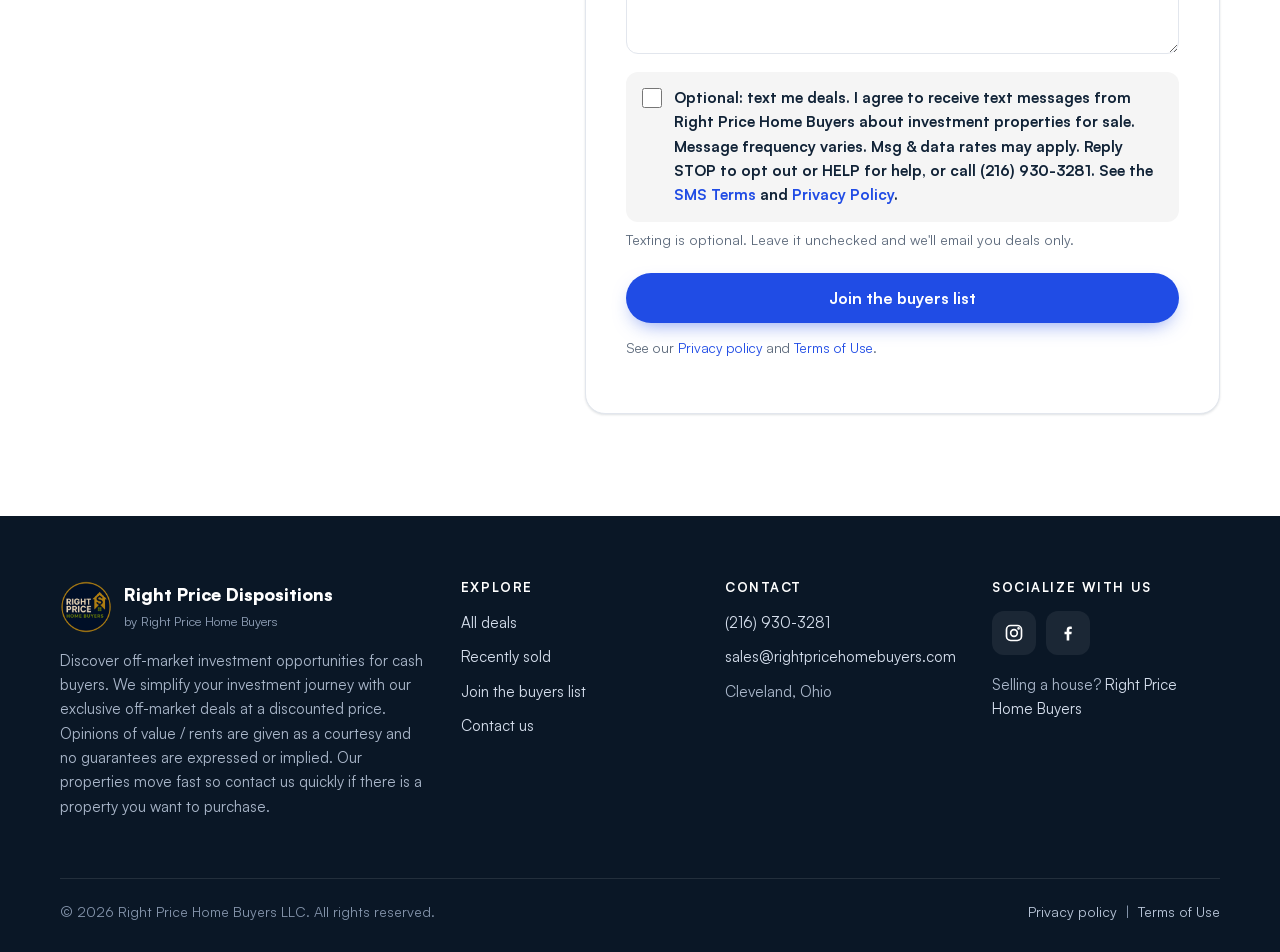
==== commit decb6a27: "Buyers list: texting consent optional, full disclosure + policy links Co-Authored-By: Claude Opus 5." ====
--- a/buyers-list/index.html
+++ b/buyers-list/index.html
@@ -92,7 +92,7 @@
             <option>25+</option>
           </select></div>
         <div class="field full"><label for="bl-notes">Anything else? <span class="opt">(optional)</span></label><textarea id="bl-notes" name="notes" rows="3" placeholder="Strategy (flip, rental, BRRRR), must-haves, deal-breakers"></textarea></div>
-        <div class="field full"><label class="consent"><input type="checkbox" name="consent" value="yes" data-required-if="phone" data-msg="Please check this box so we can text you deals, or leave the phone number blank."><span>By submitting, you agree to receive texts and emails from Right Price Home Buyers about properties. Message/data rates may apply. Reply STOP to opt out.</span></label><span class="hint">Required if you add a phone number.</span></div>
+        <div class="field full"><label class="consent"><input type="checkbox" name="consent" value="yes"><span>Optional: text me deals. I agree to receive text messages from Right Price Home Buyers about investment properties for sale. Message frequency varies. Msg &amp; data rates may apply. Reply STOP to opt out or HELP for help, or call (216) 930-3281. See the <a href="https://www.rightpricehomebuyers.com/sms-terms/">SMS Terms</a> and <a href="https://www.rightpricehomebuyers.com/privacy-policy/">Privacy Policy</a>.</span></label><span class="hint">Texting is optional. Leave it unchecked and we'll email you deals only.</span></div>
       </div>
       <button class="btn btn--primary btn--block" type="submit" style="margin-top:22px">Join the buyers list</button>
       <div class="form-status" role="alert"></div>
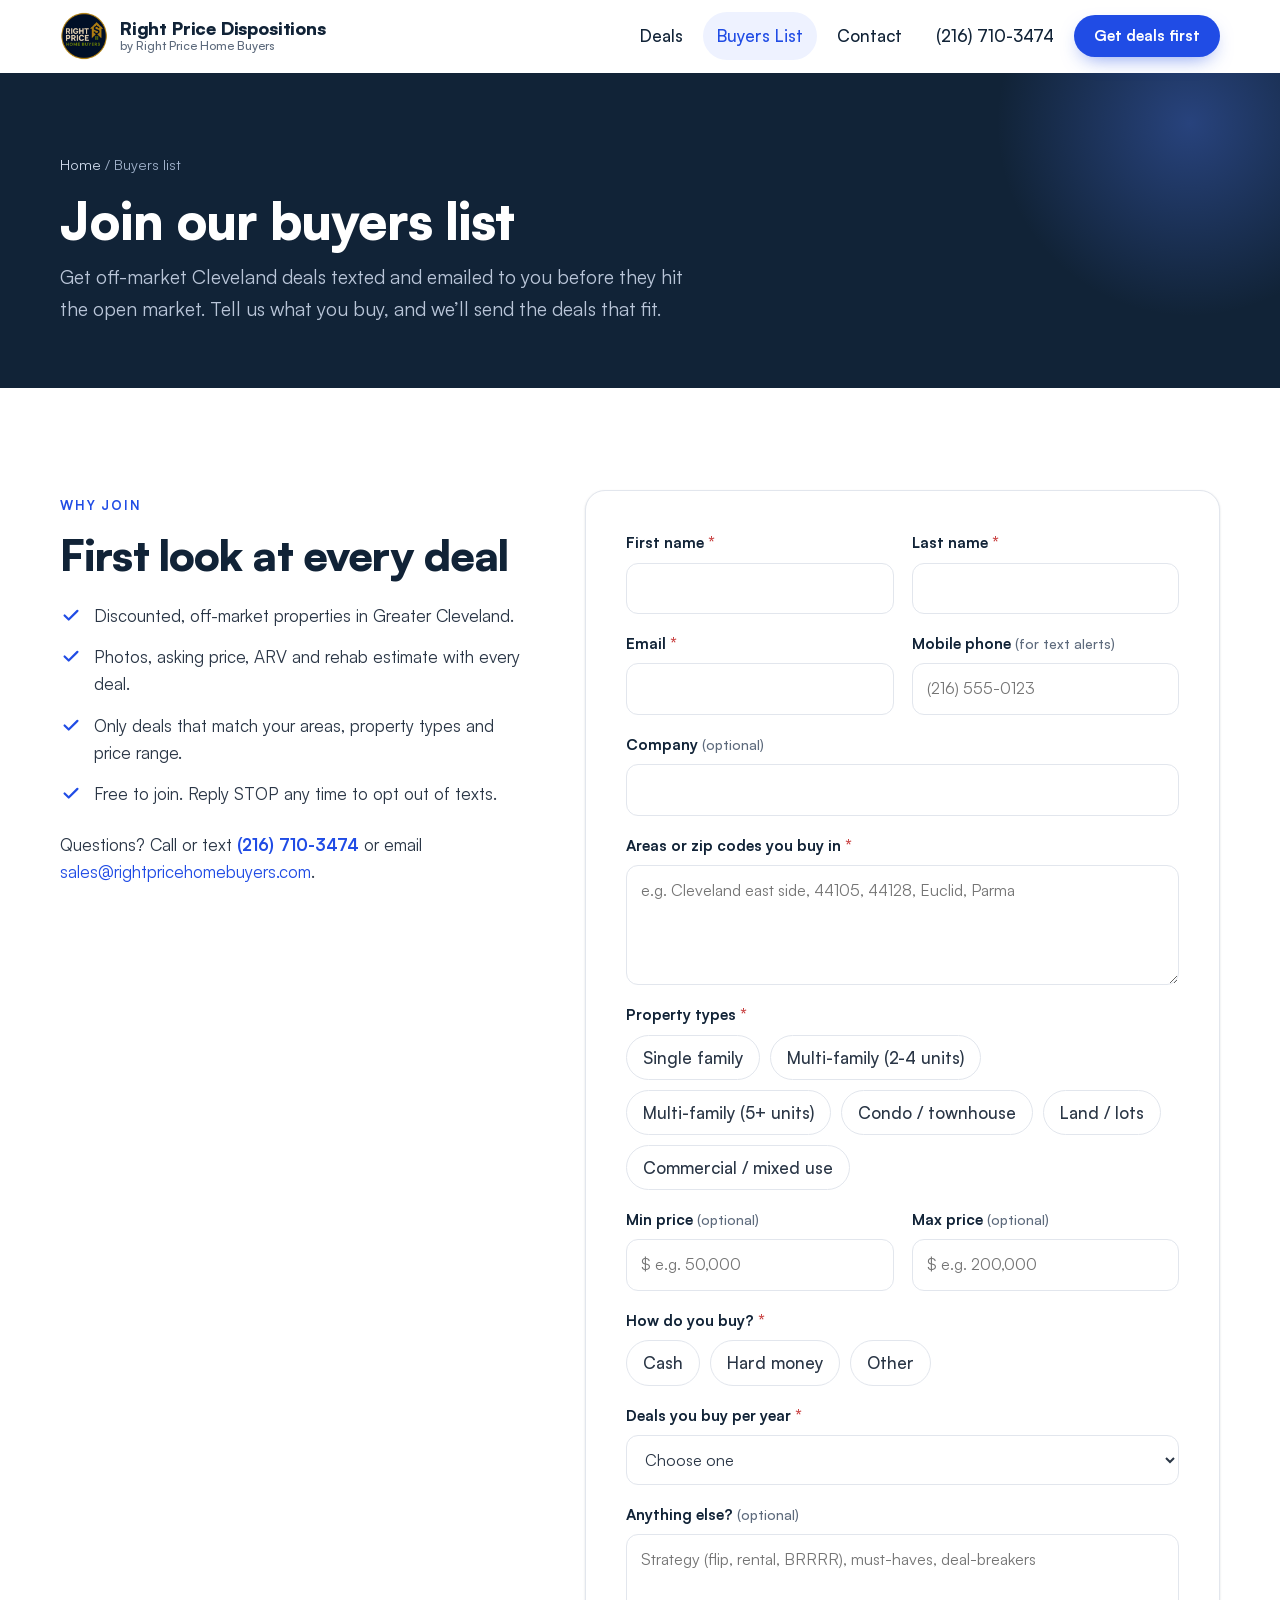
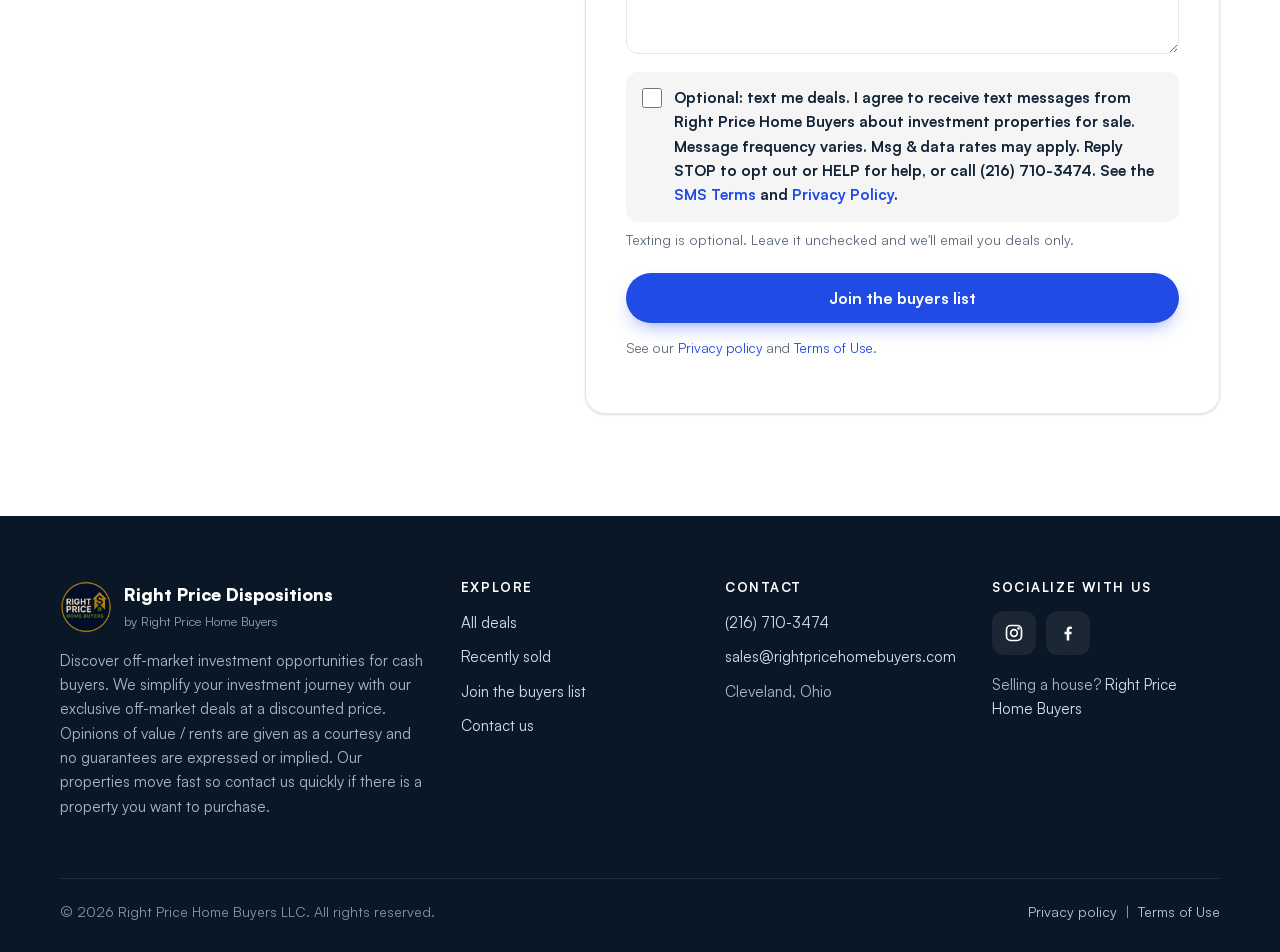
==== commit 766b3e90: "Buyer site: show our buyer line (216) 710-3474 instead of the Quo number Calls to (216) 930-3281 (Qu" ====
--- a/buyers-list/index.html
+++ b/buyers-list/index.html
@@ -40,7 +40,7 @@
       <a href="../listings/">Deals</a>
       <a href="../buyers-list/" aria-current="page">Buyers List</a>
       <a href="../contact/">Contact</a>
-      <a class="nav-phone" href="tel:+12169303281">(216) 930-3281</a>
+      <a class="nav-phone" href="tel:+12167103474">(216) 710-3474</a>
       <a class="btn btn--primary btn--sm" href="../buyers-list/">Get deals first</a>
     </nav>
   </div>
@@ -64,7 +64,7 @@
         <li><svg viewBox="0 0 24 24" fill="none" stroke="currentColor" stroke-width="2.4" stroke-linecap="round" stroke-linejoin="round" aria-hidden="true"><path d="M5 12.5l4.5 4.5L19 7.5"/></svg><span>Only deals that match your areas, property types and price range.</span></li>
         <li><svg viewBox="0 0 24 24" fill="none" stroke="currentColor" stroke-width="2.4" stroke-linecap="round" stroke-linejoin="round" aria-hidden="true"><path d="M5 12.5l4.5 4.5L19 7.5"/></svg><span>Free to join. Reply STOP any time to opt out of texts.</span></li>
       </ul>
-      <p>Questions? Call or text <a href="tel:+12169303281"><strong>(216) 930-3281</strong></a> or email <a href="mailto:sales@rightpricehomebuyers.com">sales@rightpricehomebuyers.com</a>.</p>
+      <p>Questions? Call or text <a href="tel:+12167103474"><strong>(216) 710-3474</strong></a> or email <a href="mailto:sales@rightpricehomebuyers.com">sales@rightpricehomebuyers.com</a>.</p>
     </div>
     <form class="form-card" data-form="buyers-list" id="buyers-form" novalidate>
       <div class="hp" aria-hidden="true"><label>Leave this field empty<input type="text" name="website" tabindex="-1" autocomplete="off"></label></div>
@@ -92,7 +92,7 @@
             <option>25+</option>
           </select></div>
         <div class="field full"><label for="bl-notes">Anything else? <span class="opt">(optional)</span></label><textarea id="bl-notes" name="notes" rows="3" placeholder="Strategy (flip, rental, BRRRR), must-haves, deal-breakers"></textarea></div>
-        <div class="field full"><label class="consent"><input type="checkbox" name="consent" value="yes"><span>Optional: text me deals. I agree to receive text messages from Right Price Home Buyers about investment properties for sale. Message frequency varies. Msg &amp; data rates may apply. Reply STOP to opt out or HELP for help, or call (216) 930-3281. See the <a href="https://www.rightpricehomebuyers.com/sms-terms/">SMS Terms</a> and <a href="https://www.rightpricehomebuyers.com/privacy-policy/">Privacy Policy</a>.</span></label><span class="hint">Texting is optional. Leave it unchecked and we'll email you deals only.</span></div>
+        <div class="field full"><label class="consent"><input type="checkbox" name="consent" value="yes"><span>Optional: text me deals. I agree to receive text messages from Right Price Home Buyers about investment properties for sale. Message frequency varies. Msg &amp; data rates may apply. Reply STOP to opt out or HELP for help, or call (216) 710-3474. See the <a href="https://www.rightpricehomebuyers.com/sms-terms/">SMS Terms</a> and <a href="https://www.rightpricehomebuyers.com/privacy-policy/">Privacy Policy</a>.</span></label><span class="hint">Texting is optional. Leave it unchecked and we'll email you deals only.</span></div>
       </div>
       <button class="btn btn--primary btn--block" type="submit" style="margin-top:22px">Join the buyers list</button>
       <div class="form-status" role="alert"></div>
@@ -120,7 +120,7 @@
       <div>
         <h4>Contact</h4>
         <ul>
-          <li><a href="tel:+12169303281">(216) 930-3281</a></li>
+          <li><a href="tel:+12167103474">(216) 710-3474</a></li>
           <li><a href="mailto:sales@rightpricehomebuyers.com">sales@rightpricehomebuyers.com</a></li>
           <li>Cleveland, Ohio</li>
         </ul>
